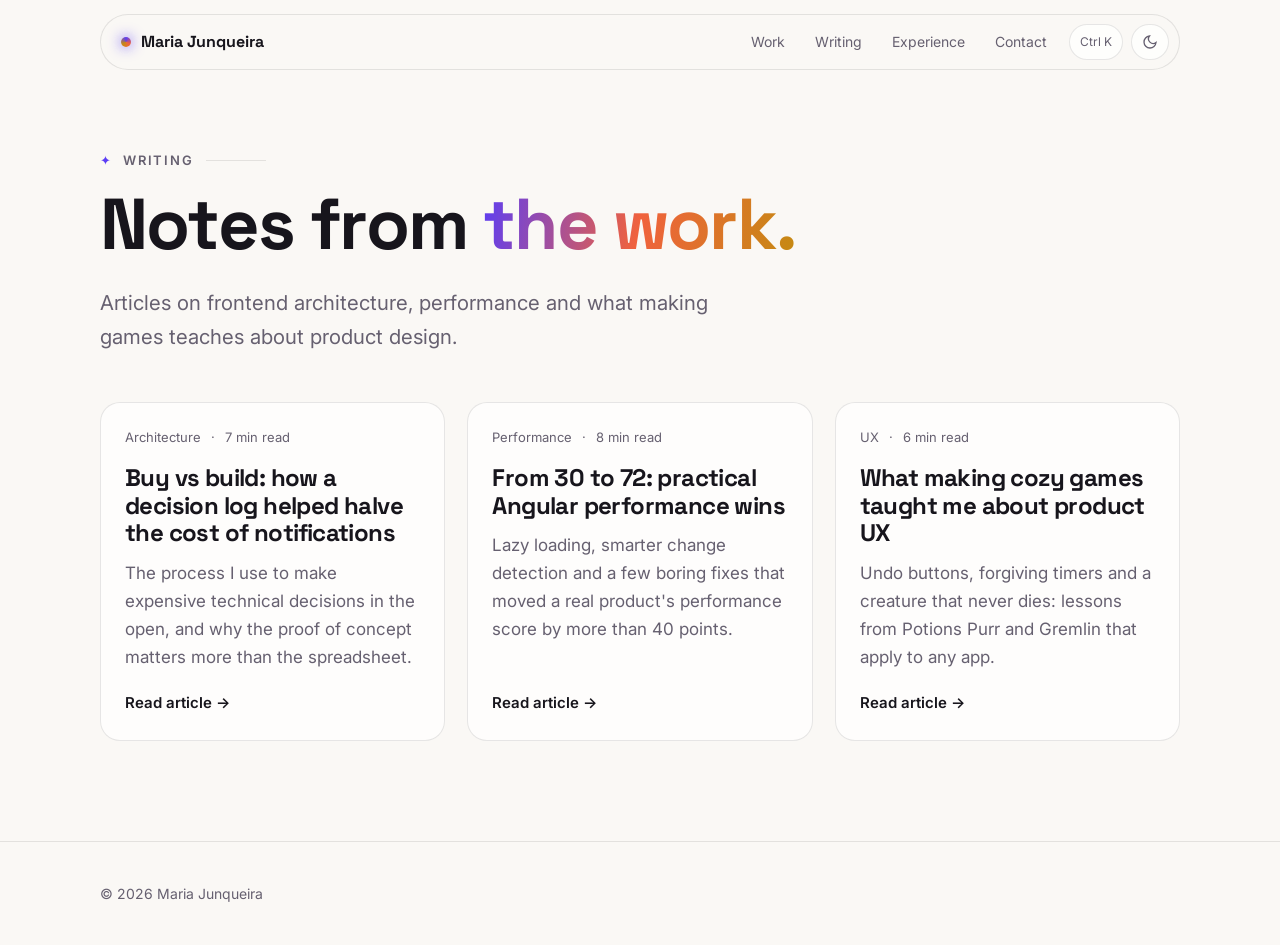
==== blog/index.html @ 556ed112 "Add articles, theme toggle, command palette, easter egg, Now section, live perf stats and CV PDF Co-" ====
<!doctype html>
<html lang="en"><head><meta charset="utf-8"><meta name="viewport" content="width=device-width,initial-scale=1">
<title>Writing — Maria Junqueira</title><meta name="description" content="Articles by Maria Junqueira on frontend architecture, performance and UX.">
<meta property="og:title" content="Writing"><meta property="og:description" content="Articles by Maria Junqueira on frontend architecture, performance and UX.">
<link rel="preconnect" href="https://fonts.googleapis.com"><link rel="preconnect" href="https://fonts.gstatic.com" crossorigin>
<link href="https://fonts.googleapis.com/css2?family=Inter:wght@400;500;600&family=Space+Grotesk:wght@500;600;700&display=swap" rel="stylesheet">
<script>try{var t=localStorage.getItem("theme");if(t)document.documentElement.dataset.theme=t}catch(e){}</script><link rel="stylesheet" href="../assets/styles.css?v=7"></head><body data-base="../">
<div class="progress" aria-hidden="true"></div>
<header class="nav"><div class="wrap"><a class="brand" href="../index.html">Maria Junqueira</a>
<nav><a href="../index.html#work">Work</a><a href="./">Writing</a><a class="hm" href="../index.html#experience">Experience</a><a href="../index.html#contact">Contact</a><button class="icon-btn" id="k" type="button" aria-label="Open command palette"><kbd>⌘K</kbd></button><button class="icon-btn" id="theme" type="button" aria-label="Toggle theme"></button></nav></div></header>
<main><div class="wrap" style="padding:150px 20px 100px">
<div class="kicker" data-n="✦">Writing</div>
<h1 style="font-size:clamp(40px,6vw,72px)">Notes from <span class="grad">the work.</span></h1>
<p class="lead" style="margin-bottom:48px">Articles on frontend architecture, performance and what making games teaches about product design.</p>
<div class="posts"><a class="card post" href="buy-vs-build.html"><div class="meta-line"><span>Architecture</span><span>·</span><span>7 min read</span></div><h3>Buy vs build: how a decision log helped halve the cost of notifications</h3><p class="muted">The process I use to make expensive technical decisions in the open, and why the proof of concept matters more than the spreadsheet.</p><span class="read">Read article</span></a><a class="card post" href="angular-performance.html"><div class="meta-line"><span>Performance</span><span>·</span><span>8 min read</span></div><h3>From 30 to 72: practical Angular performance wins</h3><p class="muted">Lazy loading, smarter change detection and a few boring fixes that moved a real product's performance score by more than 40 points.</p><span class="read">Read article</span></a><a class="card post" href="cozy-games-ux.html"><div class="meta-line"><span>UX</span><span>·</span><span>6 min read</span></div><h3>What making cozy games taught me about product UX</h3><p class="muted">Undo buttons, forgiving timers and a creature that never dies: lessons from Potions Purr and Gremlin that apply to any app.</p><span class="read">Read article</span></a></div></div></main>
<footer><div class="wrap">© 2026 Maria Junqueira</div></footer>
<script src="../assets/main.js?v=7" defer></script>
</body></html>
---- assets/styles.css ----
:root{
  --bg:#0b0a10;--bg-2:#121019;--fg:#f4f1ea;--muted:#a39fb0;
  --card:rgba(255,255,255,.035);--card-hover:rgba(255,255,255,.06);--line:rgba(255,255,255,.09);
  --accent:#8f7bff;--accent-2:#ff9478;--gold:#f5c46b;--mint:#6ee7c8;
  --radius:20px;--display:"Space Grotesk",ui-sans-serif,system-ui,sans-serif;
  color-scheme:dark;--aurora:.55;--blend:screen;
}
@media (prefers-color-scheme:light){:root:not([data-theme=dark]){
  --bg:#faf8f5;--bg-2:#f2eee8;--fg:#17151c;--muted:#666070;
  --card:rgba(255,255,255,.7);--card-hover:#fff;--line:rgba(23,21,28,.1);
  --accent:#5b3df5;--accent-2:#f0623d;--gold:#c58a12;--mint:#0f9e7b;color-scheme:light;
  --aurora:.3;--blend:multiply;
}}
:root[data-theme=light]{
  --bg:#faf8f5;--bg-2:#f2eee8;--fg:#17151c;--muted:#666070;
  --card:rgba(255,255,255,.7);--card-hover:#fff;--line:rgba(23,21,28,.1);
  --accent:#5b3df5;--accent-2:#f0623d;--gold:#c58a12;--mint:#0f9e7b;color-scheme:light;
  --aurora:.3;--blend:multiply;
}
*{box-sizing:border-box}
html{scroll-behavior:smooth}
body{margin:0;background:var(--bg);transition:background-color .4s,color .4s;color:var(--fg);font:17px/1.65 "Inter",ui-sans-serif,system-ui,-apple-system,"Segoe UI",Roboto,sans-serif;-webkit-font-smoothing:antialiased;overflow-x:hidden}
a{color:inherit}
::selection{background:var(--accent);color:#fff}
.wrap{max-width:1120px;margin:0 auto;padding:0 20px}
h1,h2,h3{font-family:var(--display);letter-spacing:-.025em}
h1{font-size:clamp(42px,7.4vw,96px);line-height:.98;margin:18px 0 26px;font-weight:700}
h2{font-size:clamp(32px,4.4vw,52px);line-height:1.05;margin:0 0 28px}
h3{margin:0 0 6px;font-size:21px}
.muted{color:var(--muted)}
.lead{font-size:clamp(18px,1.6vw,21px);color:var(--muted);max-width:640px}
.lead b{color:var(--fg)}
.grad{background:linear-gradient(100deg,var(--accent) 0%,var(--accent-2) 50%,var(--gold) 100%);-webkit-background-clip:text;background-clip:text;color:transparent}

/* progress + nav */
.progress{position:fixed;top:0;left:0;height:3px;width:100%;transform-origin:0 50%;transform:scaleX(var(--p,0));background:linear-gradient(90deg,var(--accent),var(--accent-2),var(--gold));z-index:50}
header.nav{position:fixed;top:14px;left:0;right:0;z-index:40;pointer-events:none}
.nav .wrap{display:flex;justify-content:space-between;align-items:center;height:56px;padding:0 10px 0 20px;max-width:1080px;margin:0 auto;border:1px solid var(--line);border-radius:999px;background:color-mix(in srgb,var(--bg) 70%,transparent);backdrop-filter:blur(14px) saturate(1.4);-webkit-backdrop-filter:blur(14px) saturate(1.4);pointer-events:auto}
@media (max-width:1120px){.nav .wrap{margin:0 12px}}
.nav a{text-decoration:none;font-size:14px;color:var(--muted);padding:8px 14px;border-radius:999px;transition:color .2s,background .2s}
.nav a:hover{color:var(--fg);background:var(--card-hover)}
.nav .brand{font-family:var(--display);font-weight:700;color:var(--fg);padding:0;display:flex;align-items:center;gap:10px;font-size:16px}
.nav .brand:hover{background:none}
.nav .brand::before{content:"";width:10px;height:10px;border-radius:50%;background:conic-gradient(var(--accent),var(--accent-2),var(--gold),var(--accent));box-shadow:0 0 14px var(--accent)}

nav{display:flex;align-items:center;gap:2px}
.icon-btn{font:inherit;font-size:13px;color:var(--muted);background:var(--card);border:1px solid var(--line);border-radius:999px;height:36px;min-width:36px;padding:0 10px;margin-left:6px;cursor:pointer;display:inline-grid;place-items:center;transition:color .2s,border-color .2s,transform .3s}
.icon-btn:hover{color:var(--fg);border-color:var(--accent)}
.icon-btn:focus-visible{outline:3px solid var(--accent);outline-offset:2px}
#theme svg{width:16px;height:16px;transition:transform .5s cubic-bezier(.2,.8,.2,1)}
#theme:hover svg{transform:rotate(40deg)}
kbd{font-family:inherit;font-size:12px}

/* hero */
.hero{position:relative;min-height:100svh;display:flex;align-items:center;padding:120px 0 80px;overflow:hidden;isolation:isolate}
#field{position:absolute;inset:0;width:100%;height:100%;z-index:-1}
.aurora{position:absolute;inset:-20%;z-index:-2;filter:blur(80px);opacity:var(--aurora);pointer-events:none}
.aurora span{position:absolute;border-radius:50%;mix-blend-mode:var(--blend);animation:drift 22s ease-in-out infinite alternate}
.aurora span:nth-child(1){width:46vw;height:46vw;left:5%;top:10%;background:radial-gradient(circle,var(--accent),transparent 65%)}
.aurora span:nth-child(2){width:40vw;height:40vw;right:5%;top:25%;background:radial-gradient(circle,var(--accent-2),transparent 65%);animation-delay:-7s}
.aurora span:nth-child(3){width:34vw;height:34vw;left:35%;bottom:0;background:radial-gradient(circle,var(--gold),transparent 65%);opacity:.6;animation-delay:-14s}
@keyframes drift{to{transform:translate(8vw,-6vh) scale(1.15)}}
.hero::after{content:"";position:absolute;inset:auto 0 0;height:160px;background:linear-gradient(transparent,var(--bg));z-index:-1}
.pill{display:inline-flex;align-items:center;gap:10px;padding:7px 16px 7px 12px;border:1px solid var(--line);border-radius:999px;background:var(--card);font-size:14px;color:var(--muted);backdrop-filter:blur(8px)}
.pill i{width:8px;height:8px;border-radius:50%;background:var(--mint);box-shadow:0 0 0 0 var(--mint);animation:ping 2s infinite}
@keyframes ping{0%{box-shadow:0 0 0 0 color-mix(in srgb,var(--mint) 70%,transparent)}100%{box-shadow:0 0 0 10px transparent}}
.rotator{display:inline-block;white-space:nowrap}
.rotator .caret{display:inline-block;width:.06em;height:.85em;margin-left:.05em;background:var(--accent-2);vertical-align:-.05em;animation:blink 1s steps(1) infinite}
@keyframes blink{50%{opacity:0}}
.hero .word{display:inline-block;opacity:0;transform:translateY(.4em) rotate(2deg);filter:blur(8px);animation:rise .9s cubic-bezier(.2,.8,.2,1) forwards;animation-delay:calc(var(--i)*70ms + 150ms)}
@keyframes rise{to{opacity:1;transform:none;filter:none}}
.scroll-hint{position:absolute;left:50%;bottom:28px;transform:translateX(-50%);width:26px;height:42px;border:2px solid var(--line);border-radius:14px}
.scroll-hint::after{content:"";position:absolute;left:50%;top:8px;width:4px;height:8px;margin-left:-2px;border-radius:2px;background:var(--muted);animation:wheel 1.8s infinite}
@keyframes wheel{to{transform:translateY(14px);opacity:0}}

/* buttons */
.btns{display:flex;gap:12px;flex-wrap:wrap;margin-top:34px}
.btn{position:relative;display:inline-flex;align-items:center;gap:8px;padding:14px 24px;border-radius:999px;background:var(--fg);color:var(--bg);text-decoration:none;font-weight:600;font-size:15px;border:0;cursor:pointer;font-family:inherit;transition:transform .25s cubic-bezier(.2,.8,.2,1),box-shadow .25s}
.btn:hover{box-shadow:0 10px 40px -10px var(--accent)}
.btn.ghost{background:var(--card);color:var(--fg);border:1px solid var(--line);backdrop-filter:blur(8px)}
.btn .arrow{transition:transform .25s}
.btn:hover .arrow{transform:translateX(4px)}

/* stats + marquee */
.stats{display:grid;grid-template-columns:repeat(4,1fr);gap:1px;background:var(--line);border:1px solid var(--line);border-radius:var(--radius);overflow:hidden}
.stat{background:var(--bg);padding:30px 24px}
.stat b{display:block;font-family:var(--display);font-size:clamp(38px,5vw,60px);line-height:1;letter-spacing:-.04em}
.stat span{color:var(--muted);font-size:14px}
@media (max-width:760px){.stats{grid-template-columns:repeat(2,1fr)}}
.marquee{overflow:hidden;border-block:1px solid var(--line);padding:22px 0;margin-top:72px;mask-image:linear-gradient(90deg,transparent,#000 10%,#000 90%,transparent);-webkit-mask-image:linear-gradient(90deg,transparent,#000 10%,#000 90%,transparent)}
.marquee .track{display:flex;width:max-content;gap:48px;animation:slide 40s linear infinite}
.marquee:hover .track{animation-play-state:paused}
.marquee span{font-family:var(--display);font-size:clamp(22px,3vw,34px);font-weight:600;white-space:nowrap;color:var(--muted)}
.marquee span:nth-child(3n+1){color:var(--fg)}
.marquee span::after{content:"✦";margin-left:48px;color:var(--accent);font-size:.6em;vertical-align:middle}
@keyframes slide{to{transform:translateX(-50%)}}

/* sections */
section{padding:110px 0;position:relative;scroll-margin-top:60px}
.kicker{display:flex;align-items:center;gap:12px;font-size:13px;letter-spacing:.14em;text-transform:uppercase;color:var(--muted);margin-bottom:18px;font-weight:600}
.kicker::before{content:attr(data-n);font-family:var(--display);color:var(--accent);letter-spacing:0}
.kicker::after{content:"";height:1px;width:60px;background:var(--line)}
.eyebrow{color:var(--accent);font-weight:600;font-size:13px;letter-spacing:.14em;text-transform:uppercase}

/* cards */
.grid{display:grid;gap:22px;grid-template-columns:repeat(auto-fill,minmax(300px,1fr))}
.work-grid{grid-template-columns:repeat(2,1fr)}
@media (max-width:760px){.work-grid{grid-template-columns:1fr}}
.card{position:relative;background:var(--card);border:1px solid var(--line);border-radius:var(--radius);padding:24px;text-decoration:none;display:block;overflow:hidden;transform-style:preserve-3d;transition:transform .35s cubic-bezier(.2,.8,.2,1),border-color .3s,background .3s}
.card::before{content:"";position:absolute;inset:0;border-radius:inherit;pointer-events:none;opacity:0;transition:opacity .3s;background:radial-gradient(500px circle at var(--mx,50%) var(--my,50%),color-mix(in srgb,var(--accent) 22%,transparent),transparent 45%)}
.card:hover{border-color:color-mix(in srgb,var(--accent) 45%,var(--line));background:var(--card-hover)}
.card:hover::before{opacity:1}
.card>*{position:relative}
.card .go{position:absolute;top:22px;right:22px;width:38px;height:38px;border-radius:50%;border:1px solid var(--line);display:grid;place-items:center;background:var(--bg);z-index:1;transition:transform .3s,background .3s}
a.card:hover .go{transform:rotate(-45deg);background:var(--fg);color:var(--bg)}
.thumb{height:220px;border-radius:14px;margin-bottom:22px;overflow:hidden;position:relative;border:1px solid var(--line);background:var(--bg-2)}
.thumb img{width:100%;height:100%;object-fit:cover;transition:transform .8s cubic-bezier(.2,.8,.2,1)}
.card:hover .thumb img{transform:scale(1.06)}
.tag{display:inline-block;font-size:12px;padding:4px 11px;border-radius:999px;border:1px solid var(--line);color:var(--muted);margin:10px 6px 0 0}
.badge{font-size:11px;font-weight:700;letter-spacing:.12em;color:var(--accent-2)}

/* mini previews */
.mini-roster{position:absolute;inset:18px;display:grid;grid-template-columns:repeat(5,1fr);grid-template-rows:repeat(4,1fr);gap:6px}
.mini-roster i{border:1px dashed var(--line);border-radius:6px}
.mini-roster b{border-radius:6px;background:var(--accent);box-shadow:0 6px 20px -6px var(--accent)}
.mini-roster b.alt{background:var(--mint);box-shadow:0 6px 20px -6px var(--mint)}
.mini-roster b.mover{background:var(--accent-2);animation:hop 4s cubic-bezier(.6,0,.2,1) infinite}
@keyframes hop{0%,20%{transform:none}35%,70%{transform:translate(calc(200% + 12px),calc(100% + 6px))}85%,100%{transform:none}}
.mini-tokens{position:absolute;inset:0;display:flex;flex-direction:column;justify-content:center;align-items:center;gap:18px}
.mini-tokens .sw{display:flex;gap:10px}
.mini-tokens .sw i{width:34px;height:34px;border-radius:50%;animation:pop 3s ease-in-out infinite;animation-delay:calc(var(--i)*.15s)}
@keyframes pop{0%,100%{transform:none}50%{transform:translateY(-8px)}}
.mini-tokens .ui{width:62%;padding:14px;border-radius:12px;background:var(--fg);color:var(--bg);font-size:12px;animation:theme 6s steps(1) infinite}
.mini-tokens .ui span{display:block;margin-top:8px;width:60%;padding:6px;border-radius:6px;background:var(--accent);color:#fff;text-align:center}
@keyframes theme{0%{background:var(--fg);color:var(--bg)}33%{background:#1d1b2a;color:#f4f1ea}66%{background:#000;color:#ffea00}}
.mini-bars{position:absolute;inset:22px 22px 18px;display:flex;align-items:flex-end;gap:10px}
.mini-bars i{flex:1;border-radius:8px 8px 3px 3px;height:var(--h);background:linear-gradient(to top,var(--accent),var(--accent-2));transform-origin:bottom;transform:scaleY(.25);transition:transform .9s cubic-bezier(.2,.8,.2,1);transition-delay:calc(var(--i)*60ms)}
.in .mini-bars i,.card:hover .mini-bars i{transform:none}
.mini-bars::before{content:"";position:absolute;inset:0;background:repeating-linear-gradient(to top,var(--line) 0 1px,transparent 1px 25%)}

/* demo thumbs */
.demo-grid{grid-template-columns:repeat(3,1fr)}
@media (max-width:900px){.demo-grid{grid-template-columns:1fr}}
.demo-thumb{display:flex;flex-direction:column;justify-content:center;align-items:center;gap:4px;text-align:center;transition:transform .5s}
.demo-thumb span{font-size:40px;line-height:1;transition:transform .5s cubic-bezier(.2,.8,.2,1)}
.demo-thumb small{font-size:14px;opacity:.75}
.card:hover .demo-thumb span{transform:scale(1.08)}
.demo-thumb.brasa{background:radial-gradient(ellipse 80% 60% at 50% 120%,#e8743b,transparent 70%),#14100d;color:#f3e9dc;font-family:Georgia,serif;font-style:italic}
.demo-thumb.flow{background:linear-gradient(180deg,#eaf1ff,#fff);color:#0a1b3d;font-weight:800;letter-spacing:-.03em}
.demo-thumb.flow small{background:#ffc93c;padding:2px 10px;border-radius:999px;opacity:1;font-weight:700;letter-spacing:0}
.demo-thumb.fluff{background:#9ee6cf;color:#3a2e39;font-weight:700}
.demo-thumb.fluff span{background:#ffe08a;padding:4px 14px;border-radius:16px;transform:rotate(-3deg)}
.card:hover .demo-thumb.fluff span{transform:rotate(2deg) scale(1.08)}

/* about */
.about{display:grid;grid-template-columns:.85fr 1.15fr;gap:64px;align-items:center}
.about p{color:var(--muted);font-size:18px;max-width:600px}
.about p b{color:var(--fg)}
.about-photo{position:relative;max-width:420px;width:100%;justify-self:center}
.about-photo img{width:100%;height:auto;display:block;border-radius:28px;transform:rotate(-3deg);border:6px solid var(--card-hover);box-shadow:0 40px 80px -30px color-mix(in srgb,var(--accent) 60%,transparent);transition:transform .5s cubic-bezier(.2,.8,.2,1)}
.about-photo:hover img{transform:rotate(0) scale(1.02)}
.sticker{position:absolute;font-family:var(--display);font-weight:600;background:var(--fg);color:var(--bg);padding:8px 16px;border-radius:999px;font-size:15px;box-shadow:0 10px 30px -10px rgba(0,0,0,.5);animation:float 5s ease-in-out infinite}
.sticker.s1{top:8%;right:-14px;transform:rotate(6deg)}
.sticker.s2{bottom:10%;left:-18px;background:var(--gold);color:#1a1300;animation-delay:-2.5s}
.journey{list-style:none;padding:0;margin:30px 0 0;display:flex;gap:0;flex-wrap:wrap}
.journey li{flex:1;min-width:120px;position:relative;padding:16px 0 0;border-top:2px solid var(--line)}
.journey li::before{content:"";position:absolute;top:-7px;left:0;width:12px;height:12px;border-radius:50%;background:var(--accent)}
.journey li:last-child::before{background:var(--mint);box-shadow:0 0 0 5px color-mix(in srgb,var(--mint) 25%,transparent)}
.journey span{font-size:22px;margin-right:6px}
.journey b{font-family:var(--display)}
.journey small{display:block;color:var(--muted)}
@media (max-width:860px){.about{grid-template-columns:1fr;gap:48px}.about-photo{max-width:320px}}

/* potions feature */
.feature{display:grid;grid-template-columns:1fr 1.15fr;gap:40px;align-items:center;margin-top:12px;padding:44px;border-radius:32px;border:1px solid var(--line);overflow:hidden;
  background:radial-gradient(600px 400px at 85% 30%,color-mix(in srgb,var(--accent) 30%,transparent),transparent 70%),radial-gradient(500px 300px at 70% 100%,color-mix(in srgb,var(--gold) 18%,transparent),transparent 70%),var(--card)}
.feature h3{font-size:clamp(28px,3.4vw,40px);line-height:1.05;margin:8px 0 14px}
.feature-list{padding:0;list-style:none;margin:18px 0 0;color:var(--muted)}
.feature-list li{padding:6px 0 6px 28px;position:relative}
.feature-list li::before{content:"✦";position:absolute;left:0;color:var(--gold)}
.phones{position:relative;height:520px}
.phone{position:absolute;top:50%;left:50%;width:210px;margin:0;border-radius:34px;padding:7px;background:#111;box-shadow:0 30px 60px -20px rgba(0,0,0,.6),inset 0 0 0 2px #333;transition:transform .6s cubic-bezier(.2,.8,.2,1)}
.phone img{display:block;width:100%;height:auto;border-radius:28px}
.phone.p1{transform:translate(-125%,-46%) rotate(-9deg)}
.phone.p3{transform:translate(25%,-46%) rotate(9deg)}
.phone.p2{transform:translate(-50%,-52%);z-index:2;width:230px}
.feature:hover .phone.p1{transform:translate(-140%,-46%) rotate(-12deg)}
.feature:hover .phone.p3{transform:translate(40%,-46%) rotate(12deg)}
.feature:hover .phone.p2{transform:translate(-50%,-56%) scale(1.03)}
@media (max-width:900px){.feature{grid-template-columns:1fr;padding:28px}.phones{height:440px}.phone{width:170px}.phone.p2{width:186px}}
@media (max-width:480px){.phones{height:380px}.phone{width:140px;border-radius:26px;padding:5px}.phone img{border-radius:22px}.phone.p2{width:156px}}

/* gryfi */
.badge.soon{color:var(--gold)}
.games{grid-template-columns:repeat(auto-fill,minmax(260px,1fr))}
.card.game{padding:22px}
.card.game h3{font-size:18px;padding-right:44px}
.card.game p{margin:6px 0 0;font-size:15px}
.gryfi{background:radial-gradient(1200px 500px at 70% 0%,color-mix(in srgb,var(--gold) 12%,transparent),transparent 70%)}
.gryfi-hero{display:grid;grid-template-columns:1.1fr 1fr;gap:48px;align-items:center;margin-bottom:56px}
.gryfi-hero img{width:100%;border-radius:24px;border:1px solid var(--line);box-shadow:0 30px 80px -30px color-mix(in srgb,var(--gold) 50%,transparent);animation:float 6s ease-in-out infinite}
@keyframes float{50%{transform:translateY(-12px)}}
@media (max-width:860px){.gryfi-hero{grid-template-columns:1fr}}
.steps{display:grid;grid-template-columns:repeat(4,1fr);gap:16px;margin-top:20px;counter-reset:s}
.steps div{padding:20px;border-top:2px solid var(--line);counter-increment:s;transition:border-color .3s}
.steps div:hover{border-color:var(--gold)}
.steps div::before{content:"0" counter(s);font-family:var(--display);color:var(--gold);font-size:14px}
.steps b{display:block;font-family:var(--display);font-size:20px;margin:4px 0}
@media (max-width:760px){.steps{grid-template-columns:1fr 1fr}}

/* timeline */
.timeline{position:relative;border-left:2px solid var(--line);padding-left:30px}
.timeline::before{content:"";position:absolute;left:-2px;top:0;width:2px;height:calc(var(--tp,0)*100%);background:linear-gradient(var(--accent),var(--accent-2),var(--gold))}
.timeline .item{margin-bottom:40px;position:relative}
.timeline .item::before{content:"";position:absolute;left:-38px;top:8px;width:14px;height:14px;border-radius:50%;background:var(--bg);border:2px solid var(--accent);transition:background .3s,box-shadow .3s}
.timeline .item.in::before{background:var(--accent);box-shadow:0 0 0 6px color-mix(in srgb,var(--accent) 20%,transparent)}
.timeline ul{padding-left:18px;margin:10px 0 0;color:var(--muted)}
.timeline li{margin-bottom:6px}
.timeline li::marker{color:var(--accent)}
.skills span{display:inline-block;margin:0 8px 10px 0;padding:8px 16px;border-radius:999px;background:var(--card);border:1px solid var(--line);font-size:15px;transition:transform .2s,border-color .2s}
.skills span:hover{transform:translateY(-2px);border-color:var(--accent)}
details summary{list-style:none}
details summary::-webkit-details-marker{display:none}
details summary::before{content:"+ "}
details[open] summary::before{content:"− "}

/* contact */
.contact{text-align:center;padding:140px 0 120px;overflow:hidden}
.contact h2{font-size:clamp(48px,9vw,120px);line-height:.95;margin-bottom:24px}
.contact .lead{margin:0 auto}
.contact .btns{justify-content:center}
.copied{position:absolute;left:50%;top:-38px;transform:translateX(-50%);font-size:12px;background:var(--fg);color:var(--bg);padding:4px 10px;border-radius:6px;opacity:0;transition:opacity .2s;pointer-events:none;white-space:nowrap}
.copied.show{opacity:1}

footer{padding:40px 0;color:var(--muted);font-size:14px;border-top:1px solid var(--line)}

/* reveal */
.reveal{opacity:0;transform:translateY(40px);transition:opacity 1s cubic-bezier(.2,.8,.2,1),transform 1s cubic-bezier(.2,.8,.2,1);transition-delay:calc(var(--d,0)*90ms)}
.reveal.in{opacity:1;transform:none}

/* project pages */
.project-hero{padding:130px 0 24px}
.meta{display:grid;grid-template-columns:repeat(auto-fit,minmax(150px,1fr));gap:16px;margin:28px 0}
.meta div{border-top:2px solid var(--fg);padding-top:8px;font-size:15px}
.meta b{display:block;font-size:12px;text-transform:uppercase;letter-spacing:.08em;color:var(--muted)}
.prose{max-width:720px}
.demo{background:var(--card);border:1px solid var(--line);border-radius:var(--radius);padding:20px;margin:24px 0}
button.chip{font:inherit;cursor:pointer;border:1px solid var(--line);background:var(--bg);color:var(--fg);border-radius:10px;padding:8px 12px}
button.chip:focus-visible,a:focus-visible,.btn:focus-visible{outline:3px solid var(--accent);outline-offset:3px}
.roster{display:grid;grid-template-columns:90px repeat(5,1fr);gap:6px;font-size:13px;min-width:560px}
.roster .h{color:var(--muted);text-align:center}
.roster .cell{min-height:44px;border:1px dashed var(--line);border-radius:8px;padding:2px}
.shift{background:var(--accent);color:#fff;border-radius:6px;padding:4px 6px;cursor:grab;font-size:12px;display:block}
.shift.conflict{background:var(--accent-2)}
.scroll{overflow-x:auto}

@media (max-width:560px){.nav .brand{white-space:nowrap}.nav nav a{padding:8px 9px;font-size:13px}.nav nav .hm{display:none}.rotator{white-space:normal}.hero{padding-top:110px}section{padding:80px 0}.scroll-hint{display:none}}
@media (prefers-reduced-motion:reduce){
  *,*::before,*::after{animation:none!important;transition:none!important}
  .reveal,.hero .word{opacity:1;transform:none;filter:none}
  html{scroll-behavior:auto}
}

/* command palette */
.palette{width:min(640px,calc(100vw - 32px));max-height:min(520px,80vh);padding:0;border:1px solid var(--line);border-radius:18px;background:var(--bg);color:var(--fg);box-shadow:0 40px 120px -20px rgba(0,0,0,.6);margin:12vh auto auto;overflow:hidden}
.palette[open]{display:flex;flex-direction:column;animation:palIn .25s cubic-bezier(.2,.8,.2,1)}
@keyframes palIn{from{opacity:0;transform:translateY(-10px) scale(.98)}}
.palette::backdrop{background:rgba(5,4,10,.55);backdrop-filter:blur(4px)}
.pal-in{display:flex;align-items:center;gap:10px;padding:14px 18px;border-bottom:1px solid var(--line)}
.pal-in input{flex:1;font:inherit;font-size:17px;background:none;border:0;color:var(--fg);outline:none;min-width:0}
.palette kbd{border:1px solid var(--line);border-radius:6px;padding:1px 6px;color:var(--muted);background:var(--card)}
.palette ul{list-style:none;margin:0;padding:8px;overflow:auto}
.palette li{display:flex;justify-content:space-between;gap:12px;padding:10px 12px;border-radius:10px;cursor:pointer}
.palette li small{color:var(--muted);font-size:12px;letter-spacing:.06em;text-transform:uppercase;white-space:nowrap}
.palette li[aria-selected=true]{background:color-mix(in srgb,var(--accent) 16%,transparent)}
.palette li[aria-selected=true] span::before{content:"→ ";color:var(--accent)}
.palette li.empty{color:var(--muted);cursor:default}
.pal-foot{display:flex;gap:16px;padding:10px 18px;border-top:1px solid var(--line);font-size:12px;color:var(--muted)}
.pal-foot kbd{margin-right:3px}

/* toast + easter egg */
.toast{position:fixed;left:50%;bottom:28px;transform:translate(-50%,140%);background:var(--fg);color:var(--bg);font-weight:600;padding:12px 20px;border-radius:999px;z-index:120;transition:transform .45s cubic-bezier(.2,1.4,.4,1);pointer-events:none}
.toast.show{transform:translate(-50%,0)}
.gryfi-fly{position:fixed;top:0;left:0;z-index:110;width:140px;height:140px;pointer-events:none;filter:drop-shadow(0 10px 20px rgba(0,0,0,.35))}
.gryfi-fly img{width:100%;height:100%;object-fit:cover;border-radius:50%;border:3px solid var(--gold)}
.gryfi-fly span{font-size:100px;line-height:1}
.spark{position:fixed;z-index:109;color:var(--gold);pointer-events:none;font-style:normal;animation:sparkFade 1s forwards}
@keyframes sparkFade{to{opacity:0;transform:translate(-30px,20px) scale(.4)}}

/* writing */
.posts{display:grid;grid-template-columns:repeat(3,1fr);gap:22px}
@media (max-width:900px){.posts{grid-template-columns:1fr}}
.post{display:flex;flex-direction:column;min-height:260px}
.post .meta-line{font-size:13px;color:var(--muted);display:flex;gap:10px;margin-bottom:16px}
.post h3{font-size:24px;line-height:1.15;margin-bottom:12px}
.post p{margin:0 0 20px}
.post .read{margin-top:auto;font-weight:600;font-size:15px}
.post .read::after{content:" →";transition:margin .2s}
a.post:hover .read::after{margin-left:6px}

/* now */
.now{display:grid;grid-template-columns:repeat(4,1fr);gap:1px;background:var(--line);border:1px solid var(--line);border-radius:var(--radius);overflow:hidden}
.now>div{background:var(--bg);padding:26px}
.now b{display:block;font-size:12px;letter-spacing:.14em;text-transform:uppercase;color:var(--accent);margin-bottom:10px}
.now p{margin:0;font-size:16px}
@media (max-width:860px){.now{grid-template-columns:1fr 1fr}}
@media (max-width:480px){.now{grid-template-columns:1fr}}

/* built with */
.built{display:grid;grid-template-columns:1fr auto;gap:28px;align-items:center;border:1px solid var(--line);border-radius:var(--radius);padding:24px 28px;background:var(--card)}
.built p{margin:0;color:var(--muted);font-size:15px}
.built p b{color:var(--fg)}
.perf{display:flex;gap:28px;flex-wrap:wrap}
.perf div{font-size:12px;color:var(--muted);text-transform:uppercase;letter-spacing:.08em}
.perf b{display:block;font-family:var(--display);font-size:24px;color:var(--fg);letter-spacing:-.02em;text-transform:none}
@media (max-width:760px){.built{grid-template-columns:1fr}}

/* article pages */
.article{max-width:720px;margin:0 auto;padding:140px 20px 80px}
.article .back{color:var(--muted);text-decoration:none;font-size:15px}
.article .back:hover{color:var(--fg)}
.article h1{font-size:clamp(36px,5.6vw,60px);line-height:1.05;margin:24px 0 18px}
.article .meta-line{color:var(--muted);font-size:14px;display:flex;gap:12px;flex-wrap:wrap;margin-bottom:40px;padding-bottom:28px;border-bottom:1px solid var(--line)}
.article .intro{font-size:21px;color:var(--fg);line-height:1.55}
.article p,.article li{color:color-mix(in srgb,var(--fg) 82%,var(--bg));font-size:18px;line-height:1.75}
.article h2{font-size:30px;margin:56px 0 16px}
.article h3{font-size:21px;margin:32px 0 8px}
.article ul,.article ol{padding-left:22px}
.article li{margin-bottom:8px}
.article li::marker{color:var(--accent)}
.article blockquote{margin:32px 0;padding:6px 0 6px 24px;border-left:3px solid var(--accent);font-family:var(--display);font-size:24px;line-height:1.35;color:var(--fg)}
.article code{font-family:ui-monospace,"SF Mono",Menlo,monospace;font-size:.88em;background:var(--card-hover);border:1px solid var(--line);padding:1px 6px;border-radius:6px}
.article pre{background:var(--bg-2);border:1px solid var(--line);border-radius:14px;padding:18px 20px;overflow-x:auto;font-size:14px;line-height:1.6}
.article pre code{background:none;border:0;padding:0}
.article table{width:100%;border-collapse:collapse;margin:24px 0;font-size:16px}
.article th,.article td{text-align:left;padding:10px 12px;border-bottom:1px solid var(--line)}
.article th{color:var(--muted);font-weight:600;font-size:13px;text-transform:uppercase;letter-spacing:.06em}
.callout{border:1px solid var(--line);background:var(--card);border-radius:16px;padding:18px 22px;margin:32px 0}
.callout p{margin:0;font-size:16px}
.article .more{margin-top:64px;padding-top:28px;border-top:1px solid var(--line)}
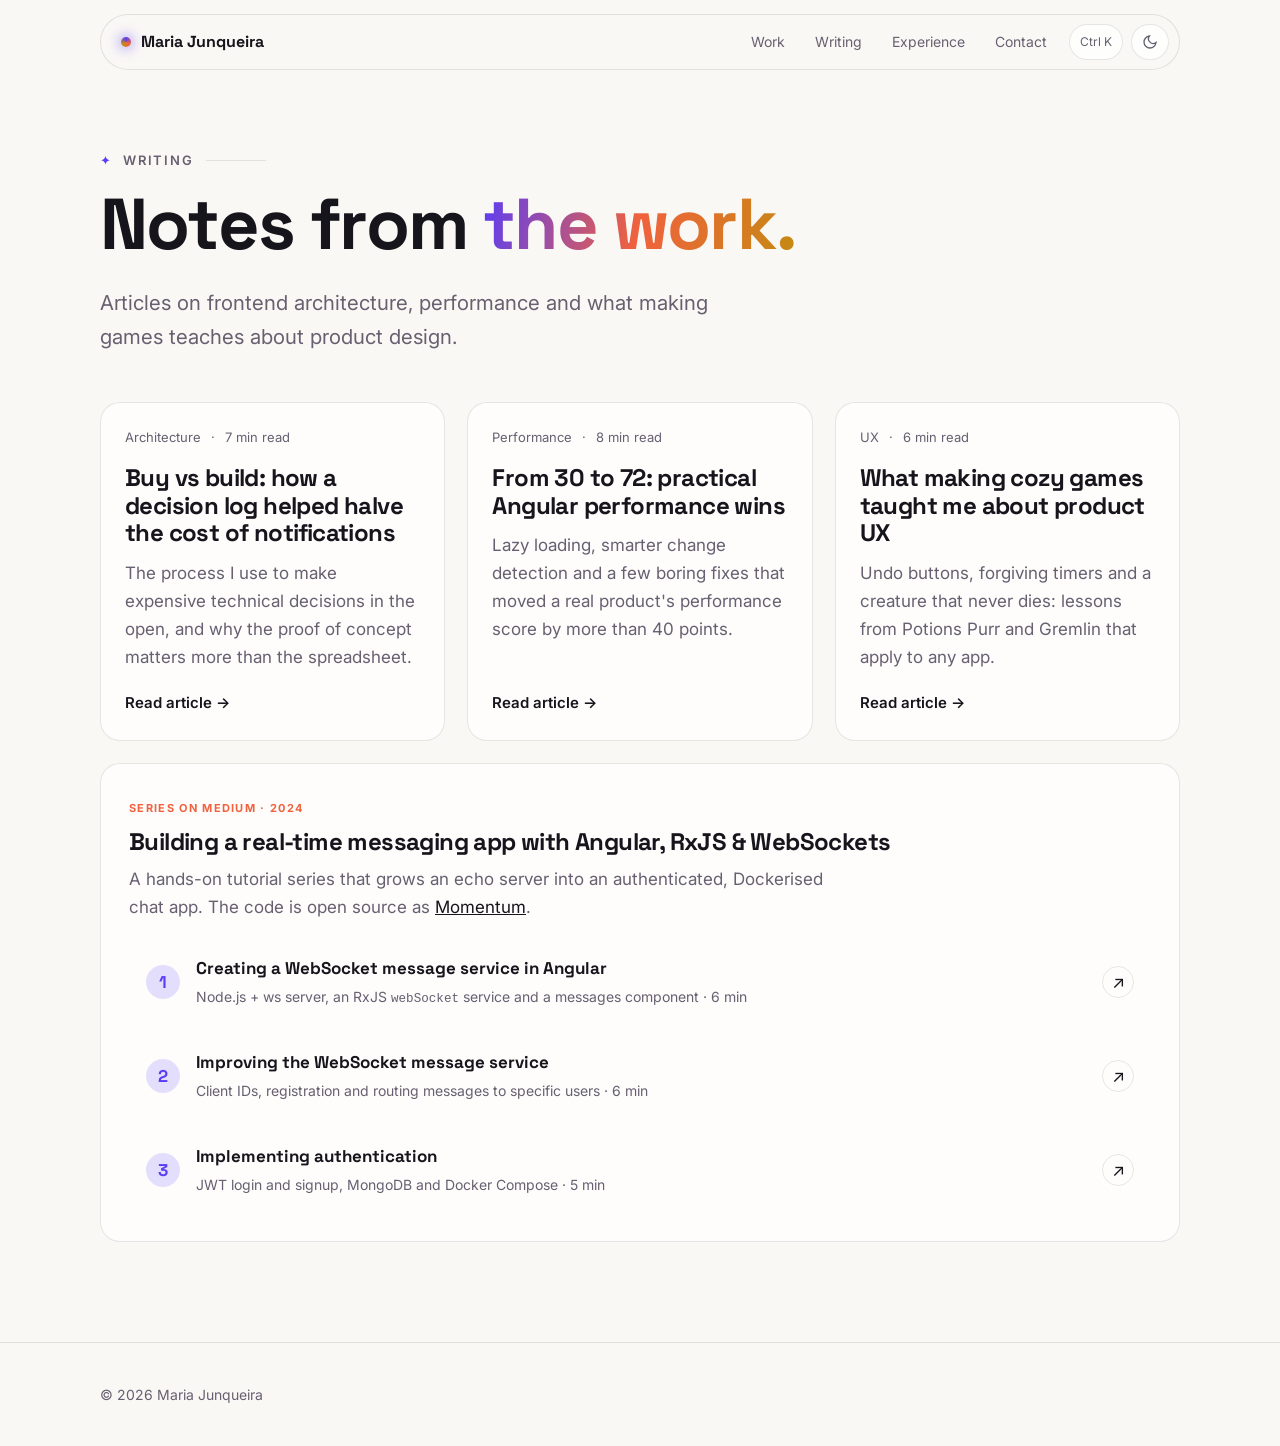
==== commit bcf97747: "Add Medium WebSocket series and Momentum open-source project Co-Authored-By: Claude Opus 5.5 <norepl" ====
--- a/blog/index.html
+++ b/blog/index.html
@@ -4,15 +4,25 @@
 <meta property="og:title" content="Writing"><meta property="og:description" content="Articles by Maria Junqueira on frontend architecture, performance and UX.">
 <link rel="preconnect" href="https://fonts.googleapis.com"><link rel="preconnect" href="https://fonts.gstatic.com" crossorigin>
 <link href="https://fonts.googleapis.com/css2?family=Inter:wght@400;500;600&family=Space+Grotesk:wght@500;600;700&display=swap" rel="stylesheet">
-<script>try{var t=localStorage.getItem("theme");if(t)document.documentElement.dataset.theme=t}catch(e){}</script><link rel="stylesheet" href="../assets/styles.css?v=7"></head><body data-base="../">
+<script>try{var t=localStorage.getItem("theme");if(t)document.documentElement.dataset.theme=t}catch(e){}</script><link rel="stylesheet" href="../assets/styles.css?v=9"></head><body data-base="../">
 <div class="progress" aria-hidden="true"></div>
 <header class="nav"><div class="wrap"><a class="brand" href="../index.html">Maria Junqueira</a>
-<nav><a href="../index.html#work">Work</a><a href="./">Writing</a><a class="hm" href="../index.html#experience">Experience</a><a href="../index.html#contact">Contact</a><button class="icon-btn" id="k" type="button" aria-label="Open command palette"><kbd>⌘K</kbd></button><button class="icon-btn" id="theme" type="button" aria-label="Toggle theme"></button></nav></div></header>
+<nav><a class="hm" href="../index.html#work">Work</a><a href="./">Writing</a><a class="hm" href="../index.html#experience">Experience</a><a href="../index.html#contact">Contact</a><button class="icon-btn" id="k" type="button" aria-label="Open command palette"><kbd>⌘K</kbd></button><button class="icon-btn" id="theme" type="button" aria-label="Toggle theme"></button></nav></div></header>
 <main><div class="wrap" style="padding:150px 20px 100px">
 <div class="kicker" data-n="✦">Writing</div>
 <h1 style="font-size:clamp(40px,6vw,72px)">Notes from <span class="grad">the work.</span></h1>
 <p class="lead" style="margin-bottom:48px">Articles on frontend architecture, performance and what making games teaches about product design.</p>
-<div class="posts"><a class="card post" href="buy-vs-build.html"><div class="meta-line"><span>Architecture</span><span>·</span><span>7 min read</span></div><h3>Buy vs build: how a decision log helped halve the cost of notifications</h3><p class="muted">The process I use to make expensive technical decisions in the open, and why the proof of concept matters more than the spreadsheet.</p><span class="read">Read article</span></a><a class="card post" href="angular-performance.html"><div class="meta-line"><span>Performance</span><span>·</span><span>8 min read</span></div><h3>From 30 to 72: practical Angular performance wins</h3><p class="muted">Lazy loading, smarter change detection and a few boring fixes that moved a real product's performance score by more than 40 points.</p><span class="read">Read article</span></a><a class="card post" href="cozy-games-ux.html"><div class="meta-line"><span>UX</span><span>·</span><span>6 min read</span></div><h3>What making cozy games taught me about product UX</h3><p class="muted">Undo buttons, forgiving timers and a creature that never dies: lessons from Potions Purr and Gremlin that apply to any app.</p><span class="read">Read article</span></a></div></div></main>
+<div class="posts"><a class="card post" href="buy-vs-build.html"><div class="meta-line"><span>Architecture</span><span>·</span><span>7 min read</span></div><h3>Buy vs build: how a decision log helped halve the cost of notifications</h3><p class="muted">The process I use to make expensive technical decisions in the open, and why the proof of concept matters more than the spreadsheet.</p><span class="read">Read article</span></a><a class="card post" href="angular-performance.html"><div class="meta-line"><span>Performance</span><span>·</span><span>8 min read</span></div><h3>From 30 to 72: practical Angular performance wins</h3><p class="muted">Lazy loading, smarter change detection and a few boring fixes that moved a real product's performance score by more than 40 points.</p><span class="read">Read article</span></a><a class="card post" href="cozy-games-ux.html"><div class="meta-line"><span>UX</span><span>·</span><span>6 min read</span></div><h3>What making cozy games taught me about product UX</h3><p class="muted">Undo buttons, forgiving timers and a creature that never dies: lessons from Potions Purr and Gremlin that apply to any app.</p><span class="read">Read article</span></a></div>  <div class="series">
+    <div class="series-head">
+      <div><span class="badge">SERIES ON MEDIUM · 2024</span><h3>Building a real-time messaging app with Angular, RxJS &amp; WebSockets</h3>
+      <p class="muted">A hands-on tutorial series that grows an echo server into an authenticated, Dockerised chat app. The code is open source as <a href="https://github.com/MariaJunqueira/momentum">Momentum</a>.</p></div>
+    </div>
+    <ol class="series-list">
+      <li><a href="https://medium.com/@mariajunqueira/part-1-creating-a-websocket-message-service-in-angular-9a9c80911c33"><span class="num">1</span><span><b>Creating a WebSocket message service in Angular</b><small>Node.js + ws server, an RxJS <code>webSocket</code> service and a messages component · 6 min</small></span><span class="go" aria-hidden="true">↗</span></a></li>
+      <li><a href="https://medium.com/@mariajunqueira/part-2-improving-the-websocket-message-service-in-angular-b39340298841"><span class="num">2</span><span><b>Improving the WebSocket message service</b><small>Client IDs, registration and routing messages to specific users · 6 min</small></span><span class="go" aria-hidden="true">↗</span></a></li>
+      <li><a href="https://medium.com/p/c4dd704ef16e"><span class="num">3</span><span><b>Implementing authentication</b><small>JWT login and signup, MongoDB and Docker Compose · 5 min</small></span><span class="go" aria-hidden="true">↗</span></a></li>
+    </ol>
+  </div></div></main>
 <footer><div class="wrap">© 2026 Maria Junqueira</div></footer>
-<script src="../assets/main.js?v=7" defer></script>
+<script src="../assets/main.js?v=9" defer></script>
 </body></html>
--- a/assets/styles.css
+++ b/assets/styles.css
@@ -44,7 +44,7 @@
 .nav .brand::before{content:"";width:10px;height:10px;border-radius:50%;background:conic-gradient(var(--accent),var(--accent-2),var(--gold),var(--accent));box-shadow:0 0 14px var(--accent)}
 
 nav{display:flex;align-items:center;gap:2px}
-.icon-btn{font:inherit;font-size:13px;color:var(--muted);background:var(--card);border:1px solid var(--line);border-radius:999px;height:36px;min-width:36px;padding:0 10px;margin-left:6px;cursor:pointer;display:inline-grid;place-items:center;transition:color .2s,border-color .2s,transform .3s}
+.icon-btn{white-space:nowrap;font:inherit;font-size:13px;color:var(--muted);background:var(--card);border:1px solid var(--line);border-radius:999px;height:36px;min-width:36px;padding:0 10px;margin-left:6px;cursor:pointer;display:inline-grid;place-items:center;transition:color .2s,border-color .2s,transform .3s}
 .icon-btn:hover{color:var(--fg);border-color:var(--accent)}
 .icon-btn:focus-visible{outline:3px solid var(--accent);outline-offset:2px}
 #theme svg{width:16px;height:16px;transition:transform .5s cubic-bezier(.2,.8,.2,1)}
@@ -64,7 +64,9 @@
 .pill{display:inline-flex;align-items:center;gap:10px;padding:7px 16px 7px 12px;border:1px solid var(--line);border-radius:999px;background:var(--card);font-size:14px;color:var(--muted);backdrop-filter:blur(8px)}
 .pill i{width:8px;height:8px;border-radius:50%;background:var(--mint);box-shadow:0 0 0 0 var(--mint);animation:ping 2s infinite}
 @keyframes ping{0%{box-shadow:0 0 0 0 color-mix(in srgb,var(--mint) 70%,transparent)}100%{box-shadow:0 0 0 10px transparent}}
-.rotator{display:inline-block;white-space:nowrap}
+.hero h1 .rotator{display:grid;grid-template-columns:100%}
+.rotator>*{grid-area:1/1}
+.rot-size{visibility:hidden;pointer-events:none}
 .rotator .caret{display:inline-block;width:.06em;height:.85em;margin-left:.05em;background:var(--accent-2);vertical-align:-.05em;animation:blink 1s steps(1) infinite}
 @keyframes blink{50%{opacity:0}}
 .hero .word{display:inline-block;opacity:0;transform:translateY(.4em) rotate(2deg);filter:blur(8px);animation:rise .9s cubic-bezier(.2,.8,.2,1) forwards;animation-delay:calc(var(--i)*70ms + 150ms)}
@@ -138,6 +140,41 @@
 .in .mini-bars i,.card:hover .mini-bars i{transform:none}
 .mini-bars::before{content:"";position:absolute;inset:0;background:repeating-linear-gradient(to top,var(--line) 0 1px,transparent 1px 25%)}
 
+/* momentum card */
+.work-grid .wide{grid-column:1/-1;display:grid;grid-template-columns:1.1fr 1fr;column-gap:32px;align-content:center}
+.work-grid .wide .thumb{grid-row:1/span 5;margin:0;height:100%;min-height:240px}
+.work-grid .wide>:not(.thumb):not(.go){grid-column:2}
+.work-grid .wide .badge{align-self:end}
+.work-grid .wide .tag-row{grid-column:2}
+@media (max-width:760px){.work-grid .wide{display:block}.work-grid .wide .thumb{height:220px;margin-bottom:22px}}
+.mini-chat{position:absolute;inset:18px;display:flex;flex-direction:column;justify-content:center;gap:10px;font-size:13px}
+.mini-chat .b{max-width:75%;padding:9px 14px;border-radius:16px;opacity:0;transform:translateY(10px);animation:chatIn 6s infinite}
+.mini-chat .in{align-self:flex-start;background:var(--card-hover);border:1px solid var(--line);border-bottom-left-radius:4px}
+.mini-chat .out{align-self:flex-end;background:var(--accent);color:#fff;border-bottom-right-radius:4px}
+.mini-chat .b:nth-child(2){animation-delay:.6s}.mini-chat .b:nth-child(3){animation-delay:1.2s}.mini-chat .b:nth-child(4){animation-delay:1.8s}
+@keyframes chatIn{0%{opacity:0;transform:translateY(10px)}8%,85%{opacity:1;transform:none}95%,100%{opacity:0}}
+.typing{display:flex;gap:4px;padding:12px 14px!important}
+.typing i{width:6px;height:6px;border-radius:50%;background:#fff;animation:dot 1s infinite}
+.typing i:nth-child(2){animation-delay:.15s}.typing i:nth-child(3){animation-delay:.3s}
+@keyframes dot{50%{transform:translateY(-4px);opacity:.5}}
+
+/* medium series */
+.series{margin-top:22px;border:1px solid var(--line);border-radius:var(--radius);padding:28px;background:var(--card)}
+.series h3{font-size:24px;line-height:1.2;margin:8px 0 8px}
+.series-head p{margin:0 0 18px;max-width:720px}
+.series-head a{color:var(--fg)}
+.series-list{list-style:none;margin:0;padding:0;display:grid;gap:8px}
+.series-list a{display:grid;grid-template-columns:auto 1fr auto;gap:16px;align-items:center;padding:14px 16px;border-radius:14px;text-decoration:none;border:1px solid transparent;transition:background .2s,border-color .2s}
+.series-list a:hover{background:var(--card-hover);border-color:var(--line)}
+.series-list .num{width:34px;height:34px;border-radius:50%;display:grid;place-items:center;font-family:var(--display);font-weight:700;background:color-mix(in srgb,var(--accent) 16%,transparent);color:var(--accent)}
+.series-list b{display:block;font-family:var(--display);font-size:17px}
+.series-list small{color:var(--muted);font-size:14px}
+.series-list .go{position:static;width:32px;height:32px;border:1px solid var(--line);border-radius:50%;display:grid;place-items:center;background:none}
+.series-list a:hover .go{background:var(--fg);color:var(--bg)}
+.series code{font-size:.9em;font-family:ui-monospace,Menlo,monospace}
+
+@media (max-width:560px){.series{padding:20px 14px}.series-list a{grid-template-columns:auto 1fr;gap:12px;padding:12px 6px}.series-list .go{display:none}}
+
 /* demo thumbs */
 .demo-grid{grid-template-columns:repeat(3,1fr)}
 @media (max-width:900px){.demo-grid{grid-template-columns:1fr}}
@@ -254,7 +291,8 @@
 .shift.conflict{background:var(--accent-2)}
 .scroll{overflow-x:auto}
 
-@media (max-width:560px){.nav .brand{white-space:nowrap}.nav nav a{padding:8px 9px;font-size:13px}.nav nav .hm{display:none}.rotator{white-space:normal}.hero{padding-top:110px}section{padding:80px 0}.scroll-hint{display:none}}
+@media (max-width:400px){.nav nav a:not(:last-of-type){display:none}}
+@media (max-width:560px){.nav .brand{white-space:nowrap}.nav nav a{padding:8px 9px;font-size:13px}.nav nav .hm,#k{display:none}.hero{padding-top:110px}section{padding:80px 0}.scroll-hint{display:none}}
 @media (prefers-reduced-motion:reduce){
   *,*::before,*::after{animation:none!important;transition:none!important}
   .reveal,.hero .word{opacity:1;transform:none;filter:none}
